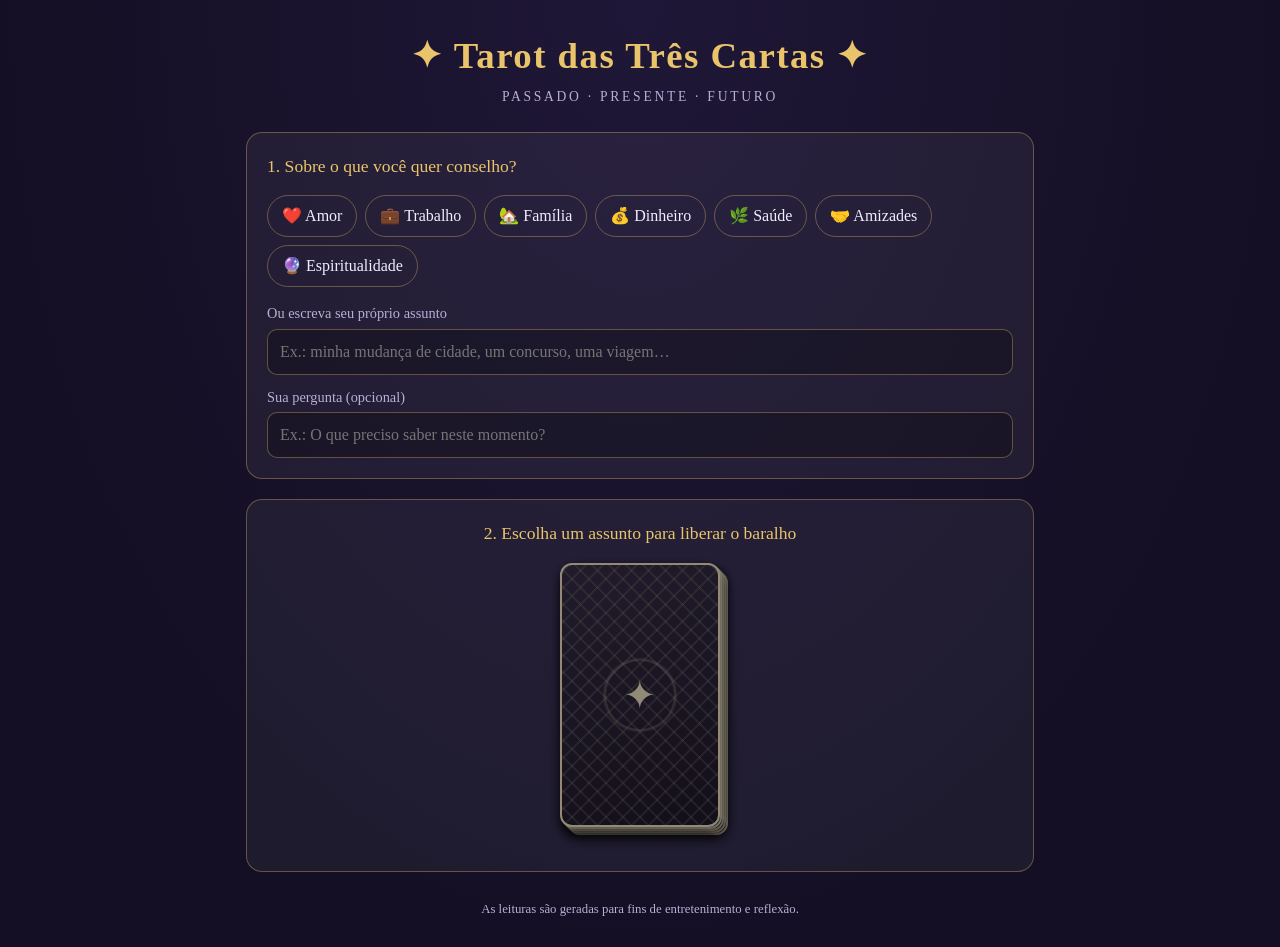
==== tarot/index.html @ 2b114e5e "Adiciona aplicativo web Tarot das Três Cartas Página estática em tarot/: o usuário escolhe um assunt" ====
<!doctype html>
<html lang="pt-BR">
<head>
  <meta charset="utf-8">
  <meta name="viewport" content="width=device-width, initial-scale=1">
  <title>Tarot das Três Cartas</title>
  <link rel="stylesheet" href="style.css">
</head>
<body>
  <header>
    <h1>✦ Tarot das Três Cartas ✦</h1>
    <p class="subtitulo">Passado · Presente · Futuro</p>
  </header>

  <main>
    <section id="etapa-assunto" class="painel">
      <h2>1. Sobre o que você quer conselho?</h2>
      <div id="assuntos" class="assuntos" role="radiogroup" aria-label="Assunto"></div>
      <label class="campo">
        <span>Ou escreva seu próprio assunto</span>
        <input id="assunto-livre" type="text" maxlength="80"
               placeholder="Ex.: minha mudança de cidade, um concurso, uma viagem…">
      </label>
      <label class="campo">
        <span>Sua pergunta (opcional)</span>
        <input id="pergunta" type="text" maxlength="140"
               placeholder="Ex.: O que preciso saber neste momento?">
      </label>
    </section>

    <section class="painel mesa">
      <h2 id="instrucao">2. Escolha um assunto para liberar o baralho</h2>

      <button id="baralho" class="baralho" type="button" disabled
              aria-label="Embaralhar e tirar três cartas">
        <span class="carta-verso"></span>
        <span class="carta-verso"></span>
        <span class="carta-verso"></span>
        <span class="carta-verso"></span>
        <span class="carta-verso topo"><span class="dica">Toque para tirar</span></span>
      </button>

      <div id="tiragem" class="tiragem"></div>
    </section>

    <section id="resultado" class="painel resultado" hidden>
      <h2>3. Sua leitura</h2>
      <div id="leitura"></div>
      <button id="nova-leitura" class="botao" type="button">Nova leitura</button>
    </section>
  </main>

  <footer>
    As leituras são geradas para fins de entretenimento e reflexão.
  </footer>

  <script src="cartas.js"></script>
  <script src="app.js"></script>
</body>
</html>
---- tarot/style.css ----
:root {
  --fundo: #140f24;
  --fundo-2: #1f1737;
  --painel: rgba(255, 255, 255, 0.05);
  --borda: rgba(233, 196, 106, 0.35);
  --ouro: #e9c46a;
  --texto: #f1ecff;
  --texto-suave: #b9aed6;
  --verso-1: #3b1f6b;
  --verso-2: #221042;
  --frente: #fbf6e9;
  --frente-texto: #2b1d44;
  --favoravel: #7ad3a0;
  --desafiador: #f08a7e;
  --largura-carta: clamp(88px, 26vw, 160px);
}

* { box-sizing: border-box; }

html { background: var(--fundo); }

body {
  margin: 0;
  min-height: 100vh;
  font-family: Georgia, "Times New Roman", serif;
  color: var(--texto);
  background: radial-gradient(ellipse at top, var(--fundo-2), var(--fundo) 70%) no-repeat, var(--fundo);
  line-height: 1.5;
}

header { text-align: center; padding: 28px 16px 8px; }
h1 { margin: 0; color: var(--ouro); font-size: clamp(1.5rem, 5vw, 2.3rem); letter-spacing: 0.04em; }
.subtitulo { margin: 4px 0 0; color: var(--texto-suave); letter-spacing: 0.2em; font-size: 0.85rem; text-transform: uppercase; }
h2 { margin: 0 0 16px; font-size: 1.1rem; color: var(--ouro); font-weight: normal; }

main { max-width: 820px; margin: 0 auto; padding: 16px; display: grid; gap: 20px; }

.painel {
  background: var(--painel);
  border: 1px solid var(--borda);
  border-radius: 16px;
  padding: 20px;
}

/* Assuntos */
.assuntos { display: flex; flex-wrap: wrap; gap: 8px; margin-bottom: 16px; }
.assunto {
  font: inherit;
  color: var(--texto);
  background: transparent;
  border: 1px solid var(--borda);
  border-radius: 999px;
  padding: 8px 14px;
  cursor: pointer;
  transition: background 0.2s, color 0.2s;
}
.assunto:hover { background: rgba(233, 196, 106, 0.12); }
.assunto[aria-checked="true"] { background: var(--ouro); color: var(--frente-texto); border-color: var(--ouro); }

.campo { display: block; margin-top: 12px; }
.campo span { display: block; font-size: 0.9rem; color: var(--texto-suave); margin-bottom: 4px; }
.campo input {
  width: 100%;
  font: inherit;
  color: var(--texto);
  background: rgba(0, 0, 0, 0.25);
  border: 1px solid var(--borda);
  border-radius: 10px;
  padding: 10px 12px;
}
.campo input:focus { outline: 2px solid var(--ouro); outline-offset: 1px; }

.bloqueado { opacity: 0.55; pointer-events: none; }

/* Mesa */
.mesa { text-align: center; }

.baralho {
  position: relative;
  width: var(--largura-carta);
  aspect-ratio: 2 / 3.3;
  margin: 8px auto 24px;
  padding: 0;
  border: 0;
  background: none;
  cursor: pointer;
  display: block;
}
.baralho:disabled { cursor: default; }
.baralho.sem-assunto { cursor: not-allowed; filter: grayscale(0.7) brightness(0.7); }
.baralho:not(:disabled):hover .topo { transform: translate(-6px, -10px) rotate(-2deg); }
.baralho:focus-visible { outline: 2px solid var(--ouro); outline-offset: 8px; border-radius: 12px; }

.carta-verso {
  position: absolute;
  inset: 0;
  border-radius: 12px;
  border: 2px solid var(--ouro);
  background:
    radial-gradient(circle at 50% 50%, transparent 22%, rgba(233, 196, 106, 0.25) 23%, transparent 25%),
    repeating-linear-gradient(45deg, rgba(233, 196, 106, 0.12) 0 2px, transparent 2px 12px),
    repeating-linear-gradient(-45deg, rgba(233, 196, 106, 0.12) 0 2px, transparent 2px 12px),
    linear-gradient(160deg, var(--verso-1), var(--verso-2));
  box-shadow: 0 4px 12px rgba(0, 0, 0, 0.45);
  transition: transform 0.25s;
}
.carta-verso::after {
  content: "✦";
  position: absolute;
  inset: 0;
  display: grid;
  place-items: center;
  color: var(--ouro);
  font-size: calc(var(--largura-carta) * 0.25);
}
.baralho .carta-verso:nth-child(1) { transform: translate(8px, 8px); }
.baralho .carta-verso:nth-child(2) { transform: translate(6px, 6px); }
.baralho .carta-verso:nth-child(3) { transform: translate(4px, 4px); }
.baralho .carta-verso:nth-child(4) { transform: translate(2px, 2px); }

.dica {
  position: absolute;
  left: 0; right: 0; bottom: 10px;
  z-index: 1;
  font-size: 0.75rem;
  color: var(--ouro);
  letter-spacing: 0.05em;
}
.baralho:disabled .dica { display: none; }

.baralho.embaralhando .carta-verso:nth-child(odd) { animation: embaralhar-esq 0.35s ease-in-out 3 alternate; }
.baralho.embaralhando .carta-verso:nth-child(even) { animation: embaralhar-dir 0.35s ease-in-out 3 alternate; }
@keyframes embaralhar-esq { to { transform: translateX(-45%) rotate(-8deg); } }
@keyframes embaralhar-dir { to { transform: translateX(45%) rotate(8deg); } }

/* Tiragem */
.tiragem {
  display: grid;
  grid-template-columns: repeat(3, var(--largura-carta));
  justify-content: center;
  gap: clamp(8px, 3vw, 28px);
}
.tiragem:empty { display: none; }

.posicao { display: flex; flex-direction: column; align-items: center; gap: 8px; }
.posicao-nome { color: var(--ouro); font-size: 0.85rem; text-transform: uppercase; letter-spacing: 0.1em; }

.carta {
  width: var(--largura-carta);
  aspect-ratio: 2 / 3.3;
  perspective: 900px;
  animation: distribuir 0.5s ease-out both;
}
@keyframes distribuir {
  from { opacity: 0; transform: translateY(-120px) scale(0.8); }
  to { opacity: 1; transform: none; }
}

.carta-miolo {
  position: relative;
  width: 100%;
  height: 100%;
  transform-style: preserve-3d;
  transition: transform 0.8s cubic-bezier(0.3, 0.7, 0.3, 1);
}
.carta.virada .carta-miolo { transform: rotateY(180deg); }

.face {
  position: absolute;
  inset: 0;
  border-radius: 12px;
  backface-visibility: hidden;
  -webkit-backface-visibility: hidden;
}
.face.carta-verso { transition: none; }
.face.frente {
  transform: rotateY(180deg);
  background: var(--frente);
  color: var(--frente-texto);
  border: 2px solid var(--ouro);
  box-shadow: 0 6px 18px rgba(0, 0, 0, 0.5), inset 0 0 0 5px var(--frente), inset 0 0 0 6px var(--ouro);
  overflow: hidden;
}
.frente-conteudo {
  height: 100%;
  display: flex;
  flex-direction: column;
  align-items: center;
  justify-content: space-between;
  padding: 10% 6%;
  text-align: center;
}
.carta.invertida .frente-conteudo { transform: rotate(180deg); }
.frente-numero { font-size: calc(var(--largura-carta) * 0.11); font-weight: bold; }
.frente-simbolo { font-size: calc(var(--largura-carta) * 0.34); line-height: 1; }
.frente-nome { font-size: calc(var(--largura-carta) * 0.095); font-weight: bold; line-height: 1.15; }

.estado { font-size: 0.8rem; color: var(--texto-suave); min-height: 1.2em; }

/* Resultado */
.resultado { animation: surgir 0.6s ease-out; }
@keyframes surgir { from { opacity: 0; transform: translateY(12px); } to { opacity: 1; transform: none; } }

.contexto { color: var(--texto-suave); margin-top: 0; }
.leitura-carta { border-left: 3px solid var(--ouro); padding: 4px 0 4px 14px; margin: 16px 0; }
.leitura-carta h3 { margin: 0 0 4px; font-size: 1rem; }
.leitura-carta h3 small { color: var(--texto-suave); font-weight: normal; }
.leitura-carta p { margin: 4px 0; }
.palavras { color: var(--texto-suave); font-size: 0.85rem; font-style: italic; }

.sintese {
  margin-top: 20px;
  padding: 16px;
  border-radius: 12px;
  background: rgba(233, 196, 106, 0.08);
  border: 1px solid var(--borda);
}
.sintese h3 { margin: 0 0 8px; }
.selo { display: inline-block; padding: 2px 10px; border-radius: 999px; font-size: 0.8rem; margin-left: 6px; vertical-align: middle; color: var(--fundo); }
.selo.favoravel { background: var(--favoravel); }
.selo.equilibrado { background: var(--ouro); }
.selo.desafiador { background: var(--desafiador); }

.botao {
  font: inherit;
  margin-top: 20px;
  padding: 10px 22px;
  border-radius: 999px;
  border: 0;
  background: var(--ouro);
  color: var(--frente-texto);
  cursor: pointer;
}
.botao:hover { filter: brightness(1.1); }

footer { text-align: center; color: var(--texto-suave); font-size: 0.8rem; padding: 12px 16px 28px; }

@media (prefers-reduced-motion: reduce) {
  *, *::before, *::after { animation-duration: 0.01ms !important; transition-duration: 0.01ms !important; }
}
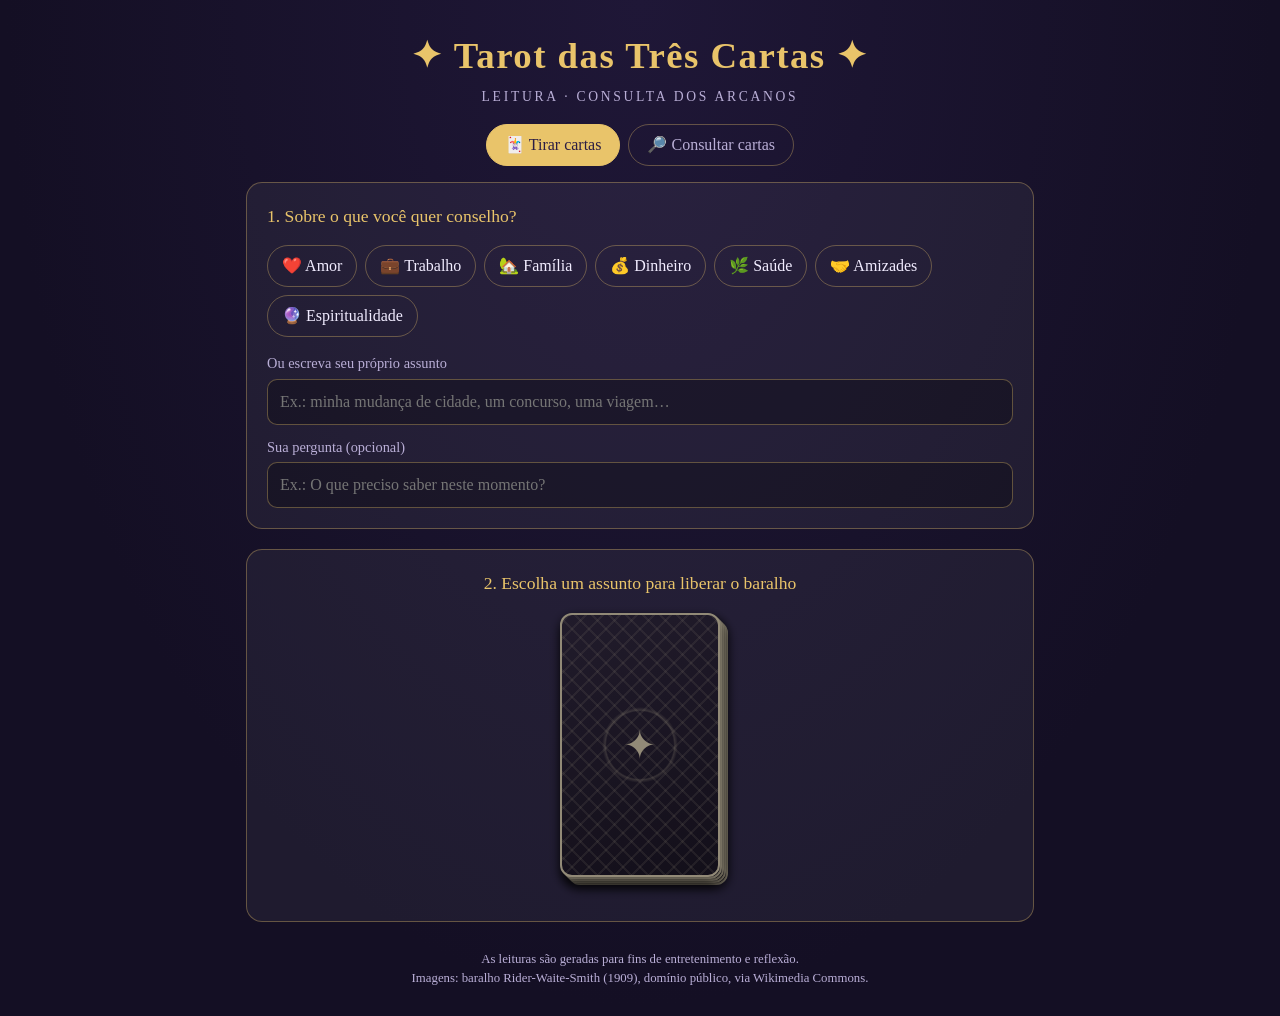
==== commit feae1bcc: "Tarot: aba de consulta das cartas com imagens e significado por assunto - Nova aba "Consultar cartas" ====
--- a/tarot/index.html
+++ b/tarot/index.html
@@ -9,10 +9,15 @@
 <body>
   <header>
     <h1>✦ Tarot das Três Cartas ✦</h1>
-    <p class="subtitulo">Passado · Presente · Futuro</p>
+    <p class="subtitulo">Leitura · Consulta dos Arcanos</p>
   </header>
 
-  <main>
+  <nav class="abas" role="tablist" aria-label="Seções">
+    <button type="button" role="tab" id="aba-tiragem" data-aba="tirar" aria-controls="painel-tiragem">🃏 Tirar cartas</button>
+    <button type="button" role="tab" id="aba-consulta" data-aba="consultar" aria-controls="painel-consulta">🔎 Consultar cartas</button>
+  </nav>
+
+  <main id="painel-tiragem" role="tabpanel" aria-labelledby="aba-tiragem">
     <section id="etapa-assunto" class="painel">
       <h2>1. Sobre o que você quer conselho?</h2>
       <div id="assuntos" class="assuntos" role="radiogroup" aria-label="Assunto"></div>
@@ -50,11 +55,46 @@
     </section>
   </main>
 
+  <main id="painel-consulta" role="tabpanel" aria-labelledby="aba-consulta" hidden>
+    <section class="painel">
+      <h2>1. Assunto da consulta</h2>
+      <div id="consulta-assuntos" class="assuntos" role="radiogroup" aria-label="Assunto"></div>
+      <label class="campo">
+        <span>Ou escreva seu próprio assunto</span>
+        <input id="consulta-assunto-livre" type="text" maxlength="80"
+               placeholder="Ex.: minha mudança de cidade, um concurso, uma viagem…">
+      </label>
+      <p class="nota">Sem assunto escolhido, cada carta mostra seu significado em todos os assuntos.</p>
+    </section>
+
+    <section class="painel">
+      <h2>2. Busque e toque nas cartas</h2>
+      <label class="campo">
+        <span>Buscar por nome, número ou palavra-chave</span>
+        <input id="busca" type="search" placeholder="Ex.: estrela, 13, coragem…">
+      </label>
+      <p id="busca-contagem" class="nota" aria-live="polite"></p>
+      <div id="galeria" class="galeria"></div>
+      <p id="galeria-vazia" class="nota" hidden>Nenhuma carta encontrada.</p>
+    </section>
+
+    <section id="consulta-resultado" class="painel" hidden>
+      <div class="consulta-cabecalho">
+        <h2>3. Cartas selecionadas</h2>
+        <button id="consulta-limpar" type="button" class="botao-secundario">Limpar seleção</button>
+      </div>
+      <div id="consulta-lista"></div>
+    </section>
+  </main>
+
   <footer>
-    As leituras são geradas para fins de entretenimento e reflexão.
+    As leituras são geradas para fins de entretenimento e reflexão.<br>
+    Imagens: baralho Rider-Waite-Smith (1909), domínio público, via Wikimedia Commons.
   </footer>
 
   <script src="cartas.js"></script>
-  <script src="app.js"></script>
+  <script src="comum.js"></script>
+  <script src="tiragem.js"></script>
+  <script src="consulta.js"></script>
 </body>
 </html>
--- a/tarot/style.css
+++ b/tarot/style.css
@@ -19,6 +19,8 @@
 
 html { background: var(--fundo); }
 
+[hidden] { display: none !important; }
+
 body {
   margin: 0;
   min-height: 100vh;
@@ -41,6 +43,28 @@
   border-radius: 16px;
   padding: 20px;
 }
+
+/* Abas */
+.abas {
+  display: flex;
+  justify-content: center;
+  gap: 8px;
+  padding: 8px 16px 0;
+  flex-wrap: wrap;
+}
+.abas [role="tab"] {
+  font: inherit;
+  color: var(--texto-suave);
+  background: transparent;
+  border: 1px solid var(--borda);
+  border-radius: 999px;
+  padding: 8px 18px;
+  cursor: pointer;
+}
+.abas [role="tab"][aria-selected="true"] { background: var(--ouro); color: var(--frente-texto); border-color: var(--ouro); }
+.abas [role="tab"]:focus-visible { outline: 2px solid var(--ouro); outline-offset: 2px; }
+
+.nota { color: var(--texto-suave); font-size: 0.85rem; margin: 8px 0 0; }
 
 /* Assuntos */
 .assuntos { display: flex; flex-wrap: wrap; gap: 8px; margin-bottom: 16px; }
@@ -195,7 +219,10 @@
 .frente-simbolo { font-size: calc(var(--largura-carta) * 0.34); line-height: 1; }
 .frente-nome { font-size: calc(var(--largura-carta) * 0.095); font-weight: bold; line-height: 1.15; }
 
-.estado { font-size: 0.8rem; color: var(--texto-suave); min-height: 1.2em; }
+.frente-conteudo.com-imagem { padding: 0; }
+.frente-conteudo.com-imagem img { width: 100%; height: 100%; object-fit: cover; display: block; }
+
+.estado { font-size: 0.8rem; color: var(--texto-suave); min-height: 2.4em; text-align: center; line-height: 1.2; }
 
 /* Resultado */
 .resultado { animation: surgir 0.6s ease-out; }
@@ -233,6 +260,121 @@
 }
 .botao:hover { filter: brightness(1.1); }
 
+/* Consulta */
+.galeria {
+  display: grid;
+  grid-template-columns: repeat(auto-fill, minmax(84px, 1fr));
+  gap: 12px;
+  margin-top: 12px;
+}
+.miniatura {
+  font: inherit;
+  color: var(--texto);
+  background: none;
+  border: 0;
+  padding: 0;
+  cursor: pointer;
+  display: flex;
+  flex-direction: column;
+  align-items: center;
+  gap: 6px;
+  text-align: center;
+}
+.miniatura-imagem {
+  width: 100%;
+  aspect-ratio: 2 / 3.3;
+  border-radius: 8px;
+  overflow: hidden;
+  border: 2px solid transparent;
+  background: var(--frente);
+  color: var(--frente-texto);
+  transition: transform 0.2s, border-color 0.2s;
+  --largura-carta: 84px;
+}
+.miniatura:hover .miniatura-imagem { transform: translateY(-3px); }
+.miniatura[aria-pressed="true"] .miniatura-imagem { border-color: var(--ouro); box-shadow: 0 0 0 3px rgba(233, 196, 106, 0.4); }
+.miniatura[aria-pressed="true"] .miniatura-nome { color: var(--ouro); }
+.miniatura:focus-visible { outline: 2px solid var(--ouro); outline-offset: 3px; border-radius: 8px; }
+.miniatura-nome { font-size: 0.75rem; line-height: 1.2; }
+
+.consulta-cabecalho { display: flex; justify-content: space-between; align-items: baseline; gap: 12px; flex-wrap: wrap; }
+.botao-secundario {
+  font: inherit;
+  font-size: 0.85rem;
+  color: var(--ouro);
+  background: transparent;
+  border: 1px solid var(--borda);
+  border-radius: 999px;
+  padding: 6px 14px;
+  cursor: pointer;
+}
+
+.consulta-carta {
+  display: grid;
+  grid-template-columns: var(--largura-carta) 1fr;
+  gap: 20px;
+  padding: 16px 0;
+  border-top: 1px solid var(--borda);
+  scroll-margin-top: 16px;
+}
+.consulta-carta:first-child { border-top: 0; padding-top: 0; }
+.consulta-figura {
+  margin: 0;
+  width: var(--largura-carta);
+  aspect-ratio: 2 / 3.3;
+  border-radius: 12px;
+  overflow: hidden;
+  border: 2px solid var(--ouro);
+  background: var(--frente);
+  color: var(--frente-texto);
+  box-shadow: 0 6px 18px rgba(0, 0, 0, 0.5);
+  transition: transform 0.5s;
+}
+.consulta-figura.invertida { transform: rotate(180deg); }
+.consulta-topo { display: flex; justify-content: space-between; align-items: flex-start; gap: 8px; }
+.consulta-topo h3 { margin: 0; color: var(--ouro); font-size: 1.1rem; }
+.remover {
+  font: inherit;
+  color: var(--texto-suave);
+  background: none;
+  border: 0;
+  cursor: pointer;
+  padding: 0 4px;
+  font-size: 1rem;
+}
+.remover:hover { color: var(--texto); }
+.consulta-texto p { margin: 6px 0; }
+
+.orientacao { display: inline-flex; margin: 8px 0 4px; border: 1px solid var(--borda); border-radius: 999px; overflow: hidden; }
+.orientacao button {
+  font: inherit;
+  font-size: 0.8rem;
+  color: var(--texto-suave);
+  background: none;
+  border: 0;
+  padding: 4px 12px;
+  cursor: pointer;
+}
+.orientacao button[aria-checked="true"] { background: var(--ouro); color: var(--frente-texto); }
+
+.significado-assunto {
+  margin: 10px 0;
+  padding: 10px 14px;
+  border-radius: 10px;
+  background: rgba(233, 196, 106, 0.08);
+  border: 1px solid var(--borda);
+}
+.significado-assunto h4 { margin: 0 0 4px; color: var(--ouro); font-weight: normal; }
+.significado-assunto p { margin: 0; }
+.por-assunto { margin: 0; }
+.por-assunto dt { font-weight: bold; margin-top: 6px; }
+.por-assunto dd { margin: 0 0 0 1.6em; }
+
+@media (max-width: 520px) {
+  .consulta-carta { grid-template-columns: 1fr; justify-items: center; }
+  .consulta-texto { width: 100%; }
+}
+
 footer { text-align: center; color: var(--texto-suave); font-size: 0.8rem; padding: 12px 16px 28px; }
 
 @media (prefers-reduced-motion: reduce) {
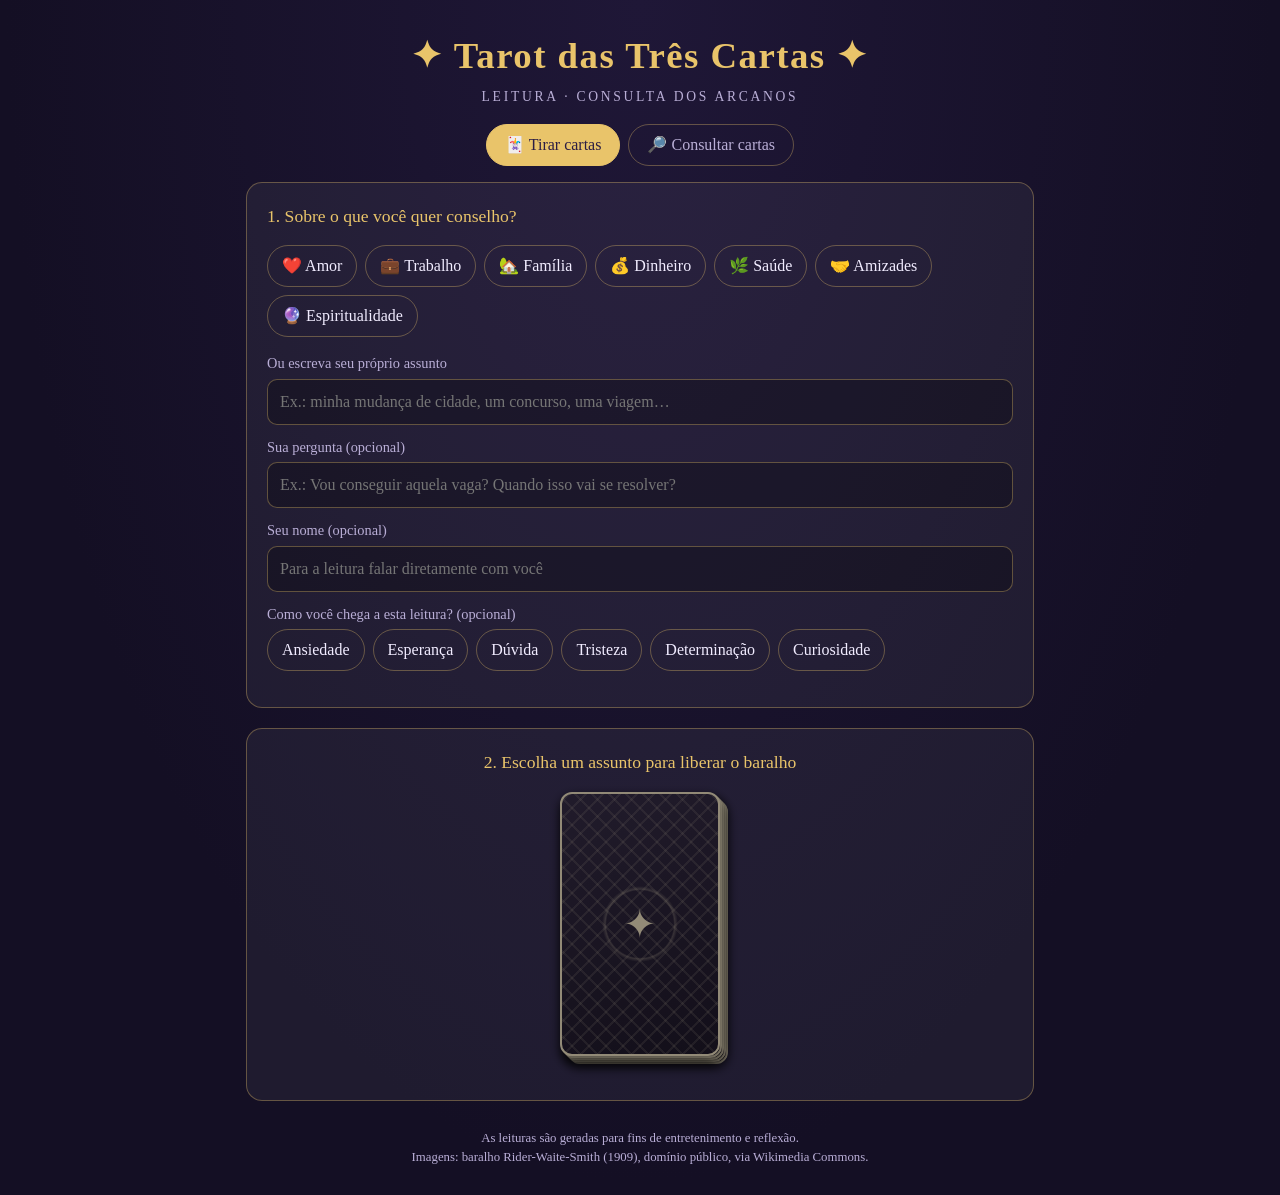
==== commit 671a28a3: "Tarot: leituras personalizadas e mais elaboradas - Nome e estado de espírito do usuário personalizam" ====
--- a/tarot/index.html
+++ b/tarot/index.html
@@ -29,8 +29,17 @@
       <label class="campo">
         <span>Sua pergunta (opcional)</span>
         <input id="pergunta" type="text" maxlength="140"
-               placeholder="Ex.: O que preciso saber neste momento?">
+               placeholder="Ex.: Vou conseguir aquela vaga? Quando isso vai se resolver?">
       </label>
+      <label class="campo">
+        <span>Seu nome (opcional)</span>
+        <input id="nome" type="text" maxlength="40" autocomplete="given-name"
+               placeholder="Para a leitura falar diretamente com você">
+      </label>
+      <div class="campo">
+        <span>Como você chega a esta leitura? (opcional)</span>
+        <div id="sentimentos" class="assuntos" role="radiogroup" aria-label="Como você chega a esta leitura"></div>
+      </div>
     </section>
 
     <section class="painel mesa">
@@ -64,26 +73,43 @@
         <input id="consulta-assunto-livre" type="text" maxlength="80"
                placeholder="Ex.: minha mudança de cidade, um concurso, uma viagem…">
       </label>
-      <p class="nota">Sem assunto escolhido, cada carta mostra seu significado em todos os assuntos.</p>
+      <label class="campo">
+        <span>Sua pergunta (opcional)</span>
+        <input id="consulta-pergunta" type="text" maxlength="140"
+               placeholder="Ex.: Vou conseguir aquela vaga? Quando isso vai se resolver?">
+      </label>
+      <label class="campo">
+        <span>Seu nome (opcional)</span>
+        <input id="consulta-nome" type="text" maxlength="40" autocomplete="given-name"
+               placeholder="Para a leitura falar diretamente com você">
+      </label>
+      <div class="campo">
+        <span>Como você chega a esta leitura? (opcional)</span>
+        <div id="consulta-sentimentos" class="assuntos" role="radiogroup" aria-label="Como você chega a esta leitura"></div>
+      </div>
+      <p class="nota">Sem assunto, cada carta mostra seu significado em todos os assuntos, mas o resultado combinado só aparece com um assunto escolhido.</p>
     </section>
 
     <section class="painel">
-      <h2>2. Busque e toque nas cartas</h2>
+      <h2>2. Escolha três cartas</h2>
+      <p class="nota">A primeira carta escolhida é o Passado, a segunda o Presente e a terceira o Futuro.</p>
       <label class="campo">
         <span>Buscar por nome, número ou palavra-chave</span>
         <input id="busca" type="search" placeholder="Ex.: estrela, 13, coragem…">
       </label>
       <p id="busca-contagem" class="nota" aria-live="polite"></p>
+      <p id="consulta-progresso" class="progresso" aria-live="polite"></p>
       <div id="galeria" class="galeria"></div>
       <p id="galeria-vazia" class="nota" hidden>Nenhuma carta encontrada.</p>
     </section>
 
     <section id="consulta-resultado" class="painel" hidden>
       <div class="consulta-cabecalho">
-        <h2>3. Cartas selecionadas</h2>
+        <h2>3. Sua leitura</h2>
         <button id="consulta-limpar" type="button" class="botao-secundario">Limpar seleção</button>
       </div>
       <div id="consulta-lista"></div>
+      <div id="consulta-sintese"></div>
     </section>
   </main>
 
@@ -94,6 +120,7 @@
 
   <script src="cartas.js"></script>
   <script src="comum.js"></script>
+  <script src="interpretacao.js"></script>
   <script src="tiragem.js"></script>
   <script src="consulta.js"></script>
 </body>
--- a/tarot/style.css
+++ b/tarot/style.css
@@ -1,4 +1,5 @@
 :root {
+  color-scheme: dark;
   --fundo: #140f24;
   --fundo-2: #1f1737;
   --painel: rgba(255, 255, 255, 0.05);
@@ -229,6 +230,11 @@
 @keyframes surgir { from { opacity: 0; transform: translateY(12px); } to { opacity: 1; transform: none; } }
 
 .contexto { color: var(--texto-suave); margin-top: 0; }
+.abertura { font-size: 1.05rem; font-style: italic; }
+.reflexao { font-style: italic; color: var(--ouro); }
+.reflexao::before { content: "✦ "; }
+.sintese h4 { margin: 16px 0 4px; color: var(--ouro); font-weight: normal; }
+.achados { margin: 0; padding-left: 1.2em; display: grid; gap: 6px; }
 .leitura-carta { border-left: 3px solid var(--ouro); padding: 4px 0 4px 14px; margin: 16px 0; }
 .leitura-carta h3 { margin: 0 0 4px; font-size: 1rem; }
 .leitura-carta h3 small { color: var(--texto-suave); font-weight: normal; }
@@ -281,6 +287,7 @@
   text-align: center;
 }
 .miniatura-imagem {
+  position: relative;
   width: 100%;
   aspect-ratio: 2 / 3.3;
   border-radius: 8px;
@@ -296,6 +303,24 @@
 .miniatura[aria-pressed="true"] .miniatura-nome { color: var(--ouro); }
 .miniatura:focus-visible { outline: 2px solid var(--ouro); outline-offset: 3px; border-radius: 8px; }
 .miniatura-nome { font-size: 0.75rem; line-height: 1.2; }
+.miniatura-posicao {
+  position: absolute;
+  left: 4px;
+  right: 4px;
+  bottom: 4px;
+  z-index: 1;
+  padding: 2px 4px;
+  border-radius: 999px;
+  background: var(--ouro);
+  color: var(--frente-texto);
+  font-size: 0.65rem;
+  font-weight: bold;
+  letter-spacing: 0.06em;
+  text-transform: uppercase;
+}
+
+.progresso { margin: 8px 0 0; color: var(--ouro); }
+.progresso.alerta { color: var(--desafiador); }
 
 .consulta-cabecalho { display: flex; justify-content: space-between; align-items: baseline; gap: 12px; flex-wrap: wrap; }
 .botao-secundario {
@@ -331,6 +356,24 @@
   transition: transform 0.5s;
 }
 .consulta-figura.invertida { transform: rotate(180deg); }
+.consulta-figura.vazia {
+  display: grid;
+  place-items: center;
+  background: transparent;
+  border-style: dashed;
+  box-shadow: none;
+  color: var(--borda);
+  font-size: 2.5rem;
+}
+.posicao-rotulo {
+  margin: 0 0 4px;
+  color: var(--ouro);
+  font-size: 0.8rem;
+  letter-spacing: 0.1em;
+  text-transform: uppercase;
+}
+.posicao-rotulo small { color: var(--texto-suave); letter-spacing: normal; text-transform: none; }
+#consulta-sintese { margin-top: 8px; }
 .consulta-topo { display: flex; justify-content: space-between; align-items: flex-start; gap: 8px; }
 .consulta-topo h3 { margin: 0; color: var(--ouro); font-size: 1.1rem; }
 .remover {
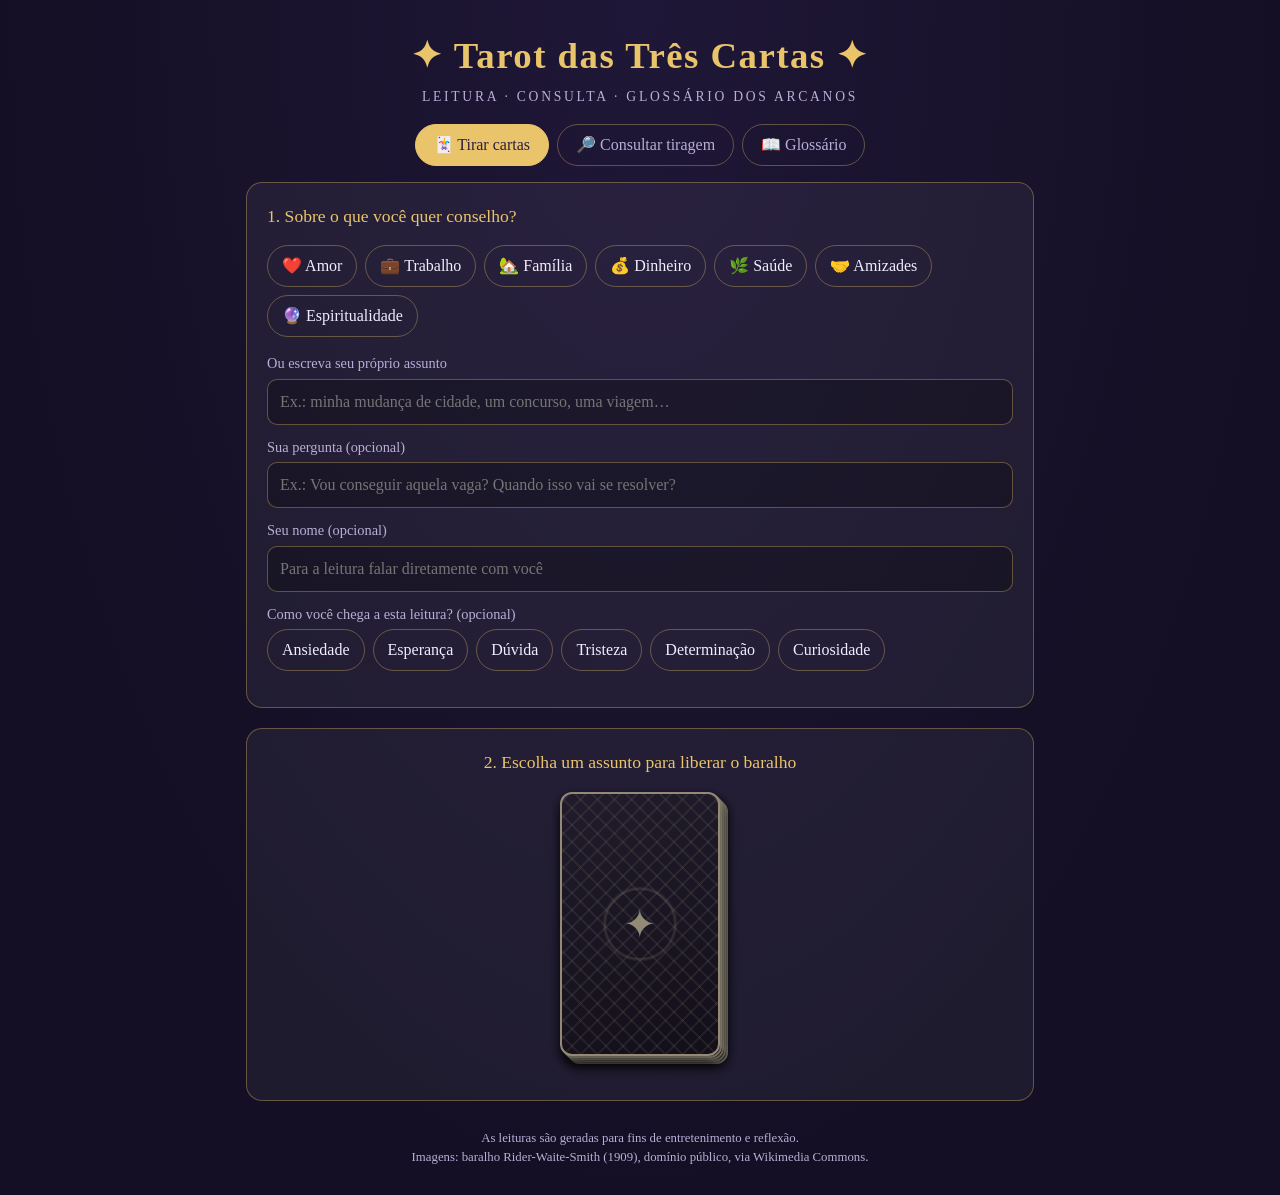
==== commit f6d4bed3: "Tarot: aba Glossário e renomeia a consulta para Consultar tiragem - Nova aba "Glossário": busca ou t" ====
--- a/tarot/index.html
+++ b/tarot/index.html
@@ -9,12 +9,13 @@
 <body>
   <header>
     <h1>✦ Tarot das Três Cartas ✦</h1>
-    <p class="subtitulo">Leitura · Consulta dos Arcanos</p>
+    <p class="subtitulo">Leitura · Consulta · Glossário dos Arcanos</p>
   </header>
 
   <nav class="abas" role="tablist" aria-label="Seções">
     <button type="button" role="tab" id="aba-tiragem" data-aba="tirar" aria-controls="painel-tiragem">🃏 Tirar cartas</button>
-    <button type="button" role="tab" id="aba-consulta" data-aba="consultar" aria-controls="painel-consulta">🔎 Consultar cartas</button>
+    <button type="button" role="tab" id="aba-consulta" data-aba="consultar" aria-controls="painel-consulta">🔎 Consultar tiragem</button>
+    <button type="button" role="tab" id="aba-glossario" data-aba="glossario" aria-controls="painel-glossario">📖 Glossário</button>
   </nav>
 
   <main id="painel-tiragem" role="tabpanel" aria-labelledby="aba-tiragem">
@@ -113,6 +114,22 @@
     </section>
   </main>
 
+  <main id="painel-glossario" role="tabpanel" aria-labelledby="aba-glossario" hidden>
+    <section class="painel">
+      <h2>Glossário dos Arcanos Maiores</h2>
+      <p class="nota">Digite o nome da carta ou toque na imagem para ver o significado dela sozinha.</p>
+      <label class="campo">
+        <span>Buscar por nome, número ou palavra-chave</span>
+        <input id="glossario-busca" type="search" placeholder="Ex.: morte, XVII, esperança…">
+      </label>
+      <p id="glossario-contagem" class="nota" aria-live="polite"></p>
+      <div id="glossario-galeria" class="galeria"></div>
+      <p id="glossario-vazia" class="nota" hidden>Nenhuma carta encontrada.</p>
+    </section>
+
+    <section id="glossario-detalhe" class="painel" hidden aria-live="polite"></section>
+  </main>
+
   <footer>
     As leituras são geradas para fins de entretenimento e reflexão.<br>
     Imagens: baralho Rider-Waite-Smith (1909), domínio público, via Wikimedia Commons.
@@ -123,5 +140,6 @@
   <script src="interpretacao.js"></script>
   <script src="tiragem.js"></script>
   <script src="consulta.js"></script>
+  <script src="glossario.js"></script>
 </body>
 </html>
--- a/tarot/style.css
+++ b/tarot/style.css
@@ -413,6 +413,30 @@
 .por-assunto dt { font-weight: bold; margin-top: 6px; }
 .por-assunto dd { margin: 0 0 0 1.6em; }
 
+.consulta-texto h4 { margin: 14px 0 2px; color: var(--ouro); font-weight: normal; }
+.glossario-carta { border-top: 0; padding-top: 0; }
+.glossario-titulo { margin: 0; color: var(--ouro); font-size: 1.3rem; }
+.glossario-etiquetas { display: flex; flex-wrap: wrap; gap: 6px; }
+.glossario-etiquetas .selo { margin-left: 0; }
+.etiqueta {
+  display: inline-block;
+  padding: 2px 10px;
+  border-radius: 999px;
+  border: 1px solid var(--borda);
+  color: var(--texto-suave);
+  font-size: 0.8rem;
+}
+.glossario-navegacao {
+  display: flex;
+  justify-content: space-between;
+  flex-wrap: wrap;
+  gap: 8px;
+  margin-top: 16px;
+  padding-top: 16px;
+  border-top: 1px solid var(--borda);
+}
+.glossario-navegacao .proxima { margin-left: auto; }
+
 @media (max-width: 520px) {
   .consulta-carta { grid-template-columns: 1fr; justify-items: center; }
   .consulta-texto { width: 100%; }
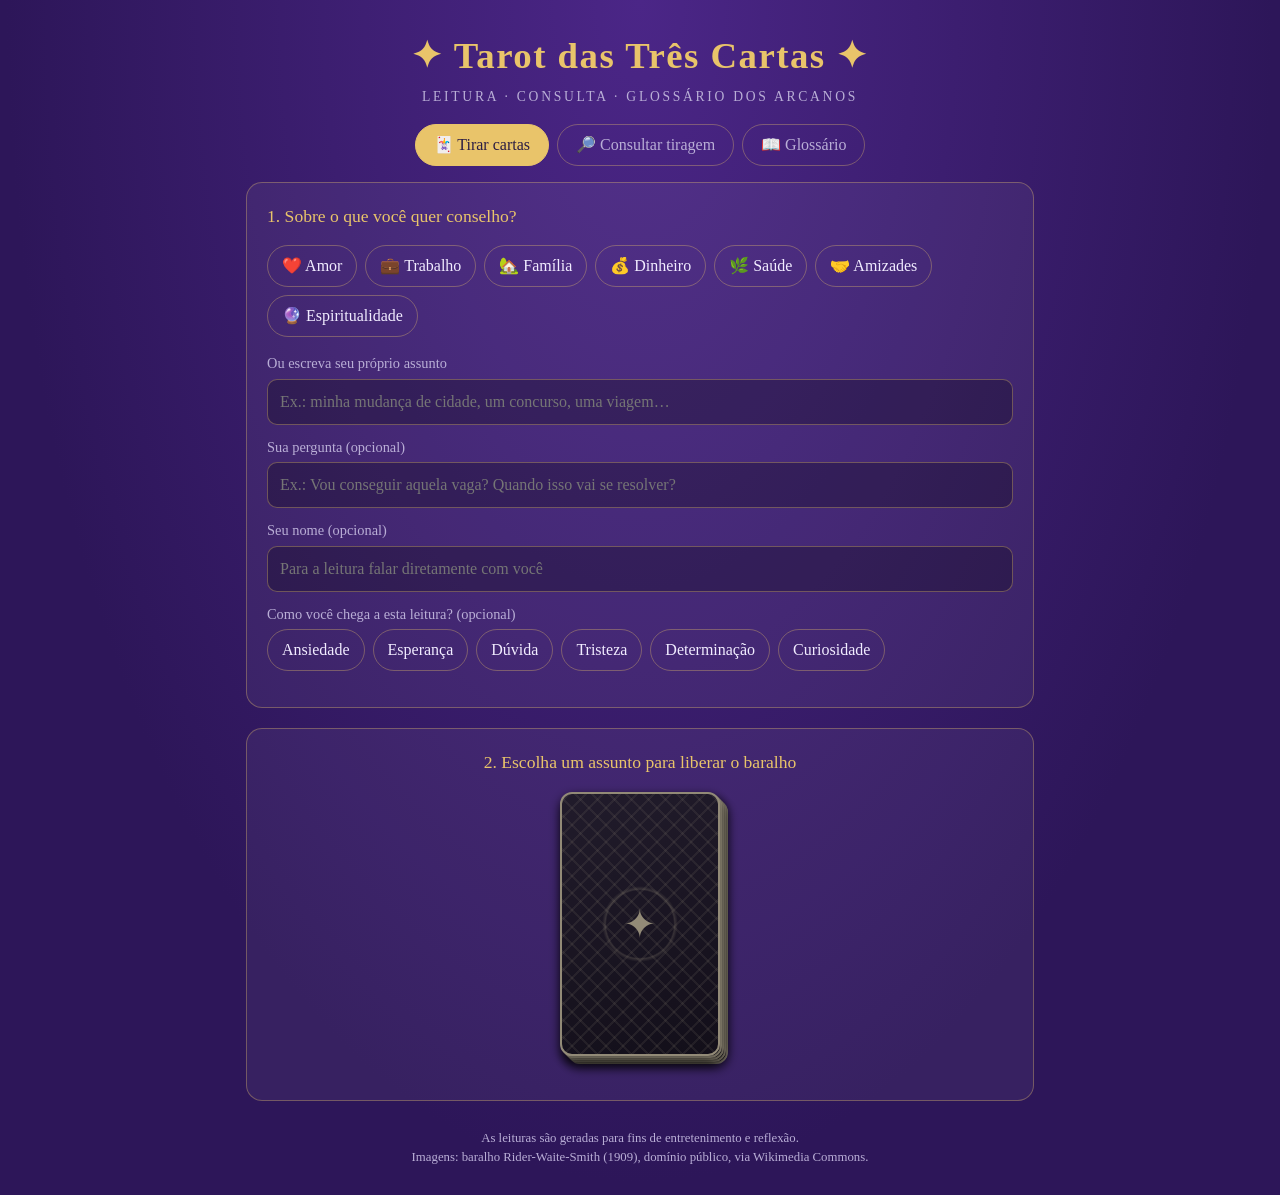
==== commit 7a5b39bd: "Tarot: fundo roxo (versão 2 do app) Troca o fundo quase preto por roxo, inclusive na barra do celula" ====
--- a/tarot/index.html
+++ b/tarot/index.html
@@ -4,13 +4,32 @@
   <meta charset="utf-8">
   <meta name="viewport" content="width=device-width, initial-scale=1">
   <title>Tarot das Três Cartas</title>
+  <meta name="theme-color" content="#2d1659">
+  <meta name="apple-mobile-web-app-capable" content="yes">
+  <meta name="apple-mobile-web-app-status-bar-style" content="black">
+  <meta name="apple-mobile-web-app-title" content="Tarot">
+  <link rel="manifest" href="manifest.webmanifest">
+  <link rel="icon" href="icones/icone.svg" type="image/svg+xml">
+  <link rel="apple-touch-icon" href="icones/apple-touch-icon.png">
   <link rel="stylesheet" href="style.css">
 </head>
 <body>
   <header>
     <h1>✦ Tarot das Três Cartas ✦</h1>
     <p class="subtitulo">Leitura · Consulta · Glossário dos Arcanos</p>
+    <button id="instalar" type="button" class="botao-secundario instalar" hidden>📲 Instalar app</button>
   </header>
+
+  <aside id="instalar-dica" class="painel instalar-dica" hidden>
+    <h2>Instalar no iPhone</h2>
+    <ol>
+      <li>Abra esta página no <strong>Safari</strong>.</li>
+      <li>Toque em <strong>Compartilhar</strong> (o quadrado com a seta para cima).</li>
+      <li>Escolha <strong>Adicionar à Tela de Início</strong> e toque em <strong>Adicionar</strong>.</li>
+    </ol>
+    <p class="nota">O Tarot aparece como um app na tela do celular e funciona mesmo sem internet.</p>
+    <button id="instalar-fechar" type="button" class="botao-secundario">Entendi</button>
+  </aside>
 
   <nav class="abas" role="tablist" aria-label="Seções">
     <button type="button" role="tab" id="aba-tiragem" data-aba="tirar" aria-controls="painel-tiragem">🃏 Tirar cartas</button>
@@ -141,5 +160,6 @@
   <script src="tiragem.js"></script>
   <script src="consulta.js"></script>
   <script src="glossario.js"></script>
+  <script src="instalar.js"></script>
 </body>
 </html>
--- a/tarot/style.css
+++ b/tarot/style.css
@@ -1,7 +1,7 @@
 :root {
   color-scheme: dark;
-  --fundo: #140f24;
-  --fundo-2: #1f1737;
+  --fundo: #2d1659;
+  --fundo-2: #4b2687;
   --painel: rgba(255, 255, 255, 0.05);
   --borda: rgba(233, 196, 106, 0.35);
   --ouro: #e9c46a;
@@ -447,3 +447,10 @@
 @media (prefers-reduced-motion: reduce) {
   *, *::before, *::after { animation-duration: 0.01ms !important; transition-duration: 0.01ms !important; }
 }
+
+/* ---------- Instalação como app ---------- */
+
+.instalar { margin-top: 12px; }
+.instalar-dica { max-width: 560px; width: calc(100% - 32px); margin: 8px auto 0; }
+.instalar-dica ol { margin: 0 0 8px; padding-left: 20px; line-height: 1.6; }
+.instalar-dica .botao-secundario { margin-top: 12px; }
